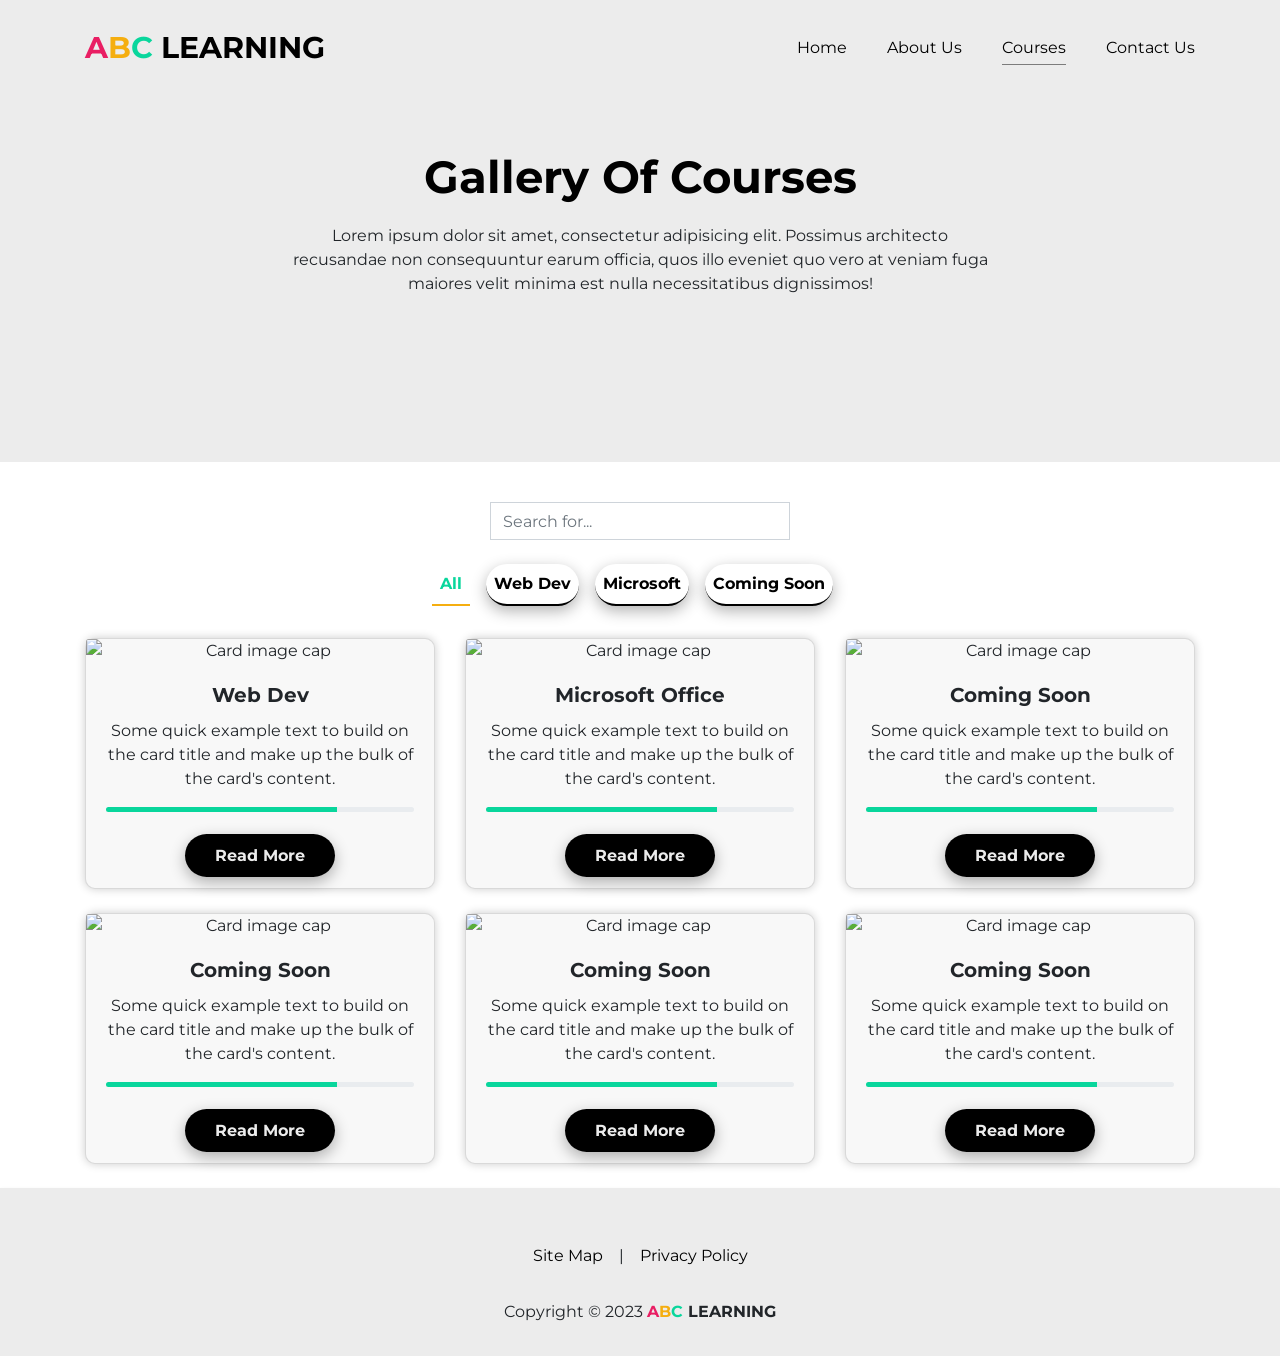
==== course-galley.html @ f986bf2c "Add files via upload" ====
<!DOCTYPE html>
<html lang="en">
<head>
    <meta charset="UTF-8">
    <meta http-equiv="X-UA-Compatible" content="IE=edge">
    <meta name="viewport" content="width=device-width, initial-scale=1.0">
    <title>ABC Learning Center | Home</title>

    <!-- owl-carousel -->
    <link rel="stylesheet" href="https://cdnjs.cloudflare.com/ajax/libs/OwlCarousel2/2.3.4/assets/owl.carousel.min.css">
    <link rel="stylesheet" href="https://cdnjs.cloudflare.com/ajax/libs/OwlCarousel2/2.3.4/assets/owl.carousel.css">

    <!-- FONTAWESOME -->
    <link rel="stylesheet" href="https://kit.fontawesome.com/6a4b336aec.css" crossorigin="anonymous">

    <!-- BOOTSTRAP CSS LINK -->
    <link rel="stylesheet" href="https://cdn.jsdelivr.net/npm/bootstrap@4.4.1/dist/css/bootstrap.min.css" integrity="sha384-Vkoo8x4CGsO3+Hhxv8T/Q5PaXtkKtu6ug5TOeNV6gBiFeWPGFN9MuhOf23Q9Ifjh" crossorigin="anonymous">
    
    <!-- MAIN CSS FILE -->
    <link rel="stylesheet" href="css/course-galley.css">    
</head>
<body>
    
<!-- NAVBAR START -->
<nav class="navbar navbar-expand-lg fixed-top" id="navbar">
    <div class="container">
        <!-- Brand -->
          <a class="navbar-brand" href="index.html" id="logoabc"> <b> <span style="color: var(--color-1);">A</span ><span  style="color: var(--color-2);">B</span><span  style="color: var(--color-3);">C</span> LEARNING </b></a>
        <!-- Toggler/collapsibe Button -->
        <button class="navbar-toggler " type="button" data-toggle="collapse" data-target="#collapsibleNavbar">
              <i class="fas fa-bars"></i>
        </button>

  <!-- Navbar links -->
  <div class="collapse navbar-collapse" id="collapsibleNavbar">
       <ul class="navbar-nav ml-auto">
         <li class="nav-item">
            <a class="nav-link " href="index.html">Home</a>
         </li>
         <li class="nav-item">
            <a class="nav-link" href="aboutus.html">About Us</a>
         </li>
         <li class="nav-item">
            <a class="nav-link active" href="course-galley.html">Courses</a>
         </li>
         <li class="nav-item">
            <a class="nav-link" href="contact-us.html">Contact Us</a>
         </li>
     
        </ul>
    </div>
  </div>
</nav>
<!-- NAVBAR END -->

<!-- GALLERY HOME COURSES -->
<section class="home d-flex align-items-center" id="gallery-home">
  <div class="effect-wrap">
    <i class="fas fa-plus effect effect-1"></i>
    <i class="fas fa-plus effect effect-2"></i>
    <i class="fas fa-plus effect effect-3"></i>
  </div>
  <div class="container">
    <div class="row align-items-center">
      <div class="col">
        <div class="home-text">
          <h1>Gallery Of Courses</h1>
          <p>Lorem ipsum dolor sit amet, consectetur adipisicing elit. Possimus architecto recusandae non consequuntur earum officia, quos illo eveniet quo vero at veniam fuga maiores velit minima est nulla necessitatibus dignissimos!</p>
        </div>
      </div>
    </div>
  </div>
</section>
<!-- GALLERY HOME COURSES END -->

<!-- COURSE GALLERY   -->
<section class=" d-flex align-items-center" id="course-gallery">
  <div class="container-fluid mt-3">
    <div class="container">
      <div class="row">
        <div class="col-lg-12">
          <div class="my-4">
            <div class="text-center">
              <div style="width: 300px; margin: 0 auto;">
                <form>
                  <div class="input-group">
                    <input type="text" class="form-control" placeholder="Search for..." id="search-input">
                  </div>
                </form>
              </div>
            </div>
          </div>
        </div>
      </div>
    </div>
    
    <div class="container">
      <div class="row">
        <div class="col-md-12">
          <div class="filter-buttons">
            <button class="btn active" data-filter="all" id="filter-all">All</button>
            <button class="btn-3" data-filter="category1" id="filter-category1">Web Dev</button>
            <button class="btn-3" data-filter="category2" id="filter-category2">Microsoft</button>
            <button class="btn-3" data-filter="category3" id="filter-category3">Coming Soon</button>
          </div>
        </div>
      </div>
      <div class="row card-row" id="card-row">
        <div class="col-md-6 col-lg-4 mb-4 filter-item" data-category="category1">
          <div class="card">
            <img class="card-img-top" src="https://wallpapercave.com/wp/wp2742461.jpg" alt="Card image cap">
            <div class="card-body">
              <h5 class="card-title">Web Dev</h5>
              <p class="card-text">Some quick example text to build on the card title and make up the bulk of the card's content.</p>
              <div class="progress mb-2" style="height: 5px;">
                <div class="progress-bar " role="progressbar" style="width: 75%; background-color: var(--color-3);" aria-valuenow="75" aria-valuemin="0" aria-valuemax="100"></div>
              </div>
              <br>
              <a href="course-link-web.html" class="btn-1">Read more</a>
            </div>
          </div>
        </div>
        <div class="col-md-6 col-lg-4 mb-4 filter-item" data-category="category2">
          <div class="card">
            <img class="card-img-top" src="https://wallpapers.com/images/hd/office-365-puzzle-art-b0uxy99x18j5h4oz.jpg" alt="Card image cap">
            <div class="card-body">
              <h5 class="card-title">Microsoft Office</h5>
              <p class="card-text">Some quick example text to build on the card title and make up the bulk of the card's content.</p>
              <div class="progress mb-2" style="height: 5px;">
                <div class="progress-bar " role="progressbar" style="width: 75%; background-color: var(--color-3);" aria-valuenow="75" aria-valuemin="0" aria-valuemax="100"></div>
              </div>
              <br>
              <a href="course-link-microsoft.html" class="btn-1">Read more</a>
            </div>
          </div>
        </div>
        <div class="col-md-6 col-lg-4 mb-4 filter-item" data-category="category3">
          <div class="card">
            <img class="card-img-top" src="https://i.pinimg.com/originals/68/7b/28/687b287b0f3bf8b0ab1086dc92ffeb0e.jpg" alt="Card image cap">
            <div class="card-body">
              <h5 class="card-title">Coming Soon</h5>
              <p class="card-text">Some quick example text to build on the card title and make up the bulk of the card's content.</p>
              <div class="progress mb-2" style="height: 5px;">
                <div class="progress-bar " role="progressbar" style="width: 75%; background-color: var(--color-3);" aria-valuenow="75" aria-valuemin="0" aria-valuemax="100"></div>
              </div>
              <br>
              <a href="#" class="btn-1">Read more</a>
            </div>
          </div>
        </div>
        <div class="col-md-6 col-lg-4 mb-4 filter-item" data-category="category3">
          <div class="card">
            <img class="card-img-top" src="https://i.pinimg.com/originals/68/7b/28/687b287b0f3bf8b0ab1086dc92ffeb0e.jpg" alt="Card image cap">
            <div class="card-body">
              <h5 class="card-title">Coming Soon</h5>
              <p class="card-text">Some quick example text to build on the card title and make up the bulk of the card's content.</p>
              <div class="progress mb-2" style="height: 5px;">
                <div class="progress-bar " role="progressbar" style="width: 75%; background-color: var(--color-3);" aria-valuenow="75" aria-valuemin="0" aria-valuemax="100"></div>
              </div>
              <br>
              <a href="#" class="btn-1">Read more</a>
            </div>
          </div>
        </div>
        <div class="col-md-6 col-lg-4 mb-4 filter-item" data-category="category3">
          <div class="card">
            <img class="card-img-top" src="https://i.pinimg.com/originals/68/7b/28/687b287b0f3bf8b0ab1086dc92ffeb0e.jpg" alt="Card image cap">
            <div class="card-body">
              <h5 class="card-title">Coming Soon</h5>
              <p class="card-text">Some quick example text to build on the card title and make up the bulk of the card's content.</p>
              <div class="progress mb-2" style="height: 5px;">
                <div class="progress-bar " role="progressbar" style="width: 75%; background-color: var(--color-3);" aria-valuenow="75" aria-valuemin="0" aria-valuemax="100"></div>
              </div>
              <br>
              <a href="#" class="btn-1">Read more</a>
            </div>
          </div>
        </div>
        <div class="col-md-6 col-lg-4 mb-4 filter-item" data-category="category3">
          <div class="card">
            <img class="card-img-top" src="https://i.pinimg.com/originals/68/7b/28/687b287b0f3bf8b0ab1086dc92ffeb0e.jpg" alt="Card image cap">
            <div class="card-body">
              <h5 class="card-title">Coming Soon</h5>
              <p class="card-text">Some quick example text to build on the card title and make up the bulk of the card's content.</p>
              <div class="progress mb-2" style="height: 5px;">
                <div class="progress-bar " role="progressbar" style="width: 75%; background-color: var(--color-3);" aria-valuenow="75" aria-valuemin="0" aria-valuemax="100"></div>
              </div>
              <br>
              <a href="#" class="btn-1">Read more</a>
            </div>
          </div>
        </div>
  </div>
  </div>
  </div>
</section>
<!-- COURSE GALLERY END -->

<!-- FOOTER -->
<section id="footer">
  <footer class="py-3" style="background-color: var(--main-color); box-shadow: 0px 2px 4px 0px rgba(0,0,0,0.1);">
    <div class="container" id="footer">
      <div class="d-flex justify-content-center">
        <a href="https://www.whatsapp.com/">
          <i class="fab fa-whatsapp fa-2x mx-3" style="color: var(--color-3);"></i>
        </a>
        <a href="https://twitter.com/Twitter?ref_src=twsrc%5Egoogle%7Ctwcamp%5Eserp%7Ctwgr%5Eauthor">
          <i class="fab fa-twitter fa-2x mx-3" style="color: var(--color-2);"></i>
        </a>
        <a href="https://www.instagram.com/instagram/">
          <i class="fab fa-instagram fa-2x mx-3" style="color: var(--color-1);"></i>
        </a>
      </div>
      <div class="d-flex justify-content-center mt-3">
        <a href="site-map.html" id="site-map">Site Map</a>
        <p class="mx-3">|</p>
        <a href="#" id="privacy-policy">Privacy Policy</a>
      </div>
      <div class="d-flex justify-content-center mt-3">
        <p id="copyright">Copyright &copy; 2023  <b> <span style="color: var(--color-1);">A</span ><span  style="color: var(--color-2);">B</span><span  style="color: var(--color-3);">C</span> LEARNING </b></p>
      </div>
    </div>
  </footer>
</section>
<!-- FOOTER END -->



    <script></script>
   

    <!-- BOOTSTRAP JS LINK -->
    <script src="https://ajax.googleapis.com/ajax/libs/jquery/3.5.1/jquery.min.js"></script>
 <script src="https://cdnjs.cloudflare.com/ajax/libs/popper.js/1.16.0/umd/popper.min.js"></script>
 <script src="https://code.jquery.com/ui/1.13.0/jquery-ui.min.js"></script>
 <script src="https://code.jquery.com/jquery-3.4.1.slim.min.js" integrity="sha384-J6qa4849blE2+poT4WnyKhv5vZF5SrPo0iEjwBvKU7imGFAV0wwj1yYfoRSJoZ+n" crossorigin="anonymous"></script>
 <script src="https://cdn.jsdelivr.net/npm/popper.js@1.16.0/dist/umd/popper.min.js" integrity="sha384-Q6E9RHvbIyZFJoft+2mJbHaEWldlvI9IOYy5n3zV9zzTtmI3UksdQRVvoxMfooAo" crossorigin="anonymous"></script>
 <script src="https://cdn.jsdelivr.net/npm/bootstrap@4.4.1/dist/js/bootstrap.min.js" integrity="sha384-wfSDF2E50Y2D1uUdj0O3uMBJnjuUD4Ih7YwaYd1iqfktj0Uod8GCExl3Og8ifwB6" crossorigin="anonymous"></script>
 <script src="https://kit.fontawesome.com/6a4b336aec.js" crossorigin="anonymous"></script>
 <script src="https://cdnjs.cloudflare.com/ajax/libs/OwlCarousel2/2.3.4/owl.carousel.min.js"></script>
 <script src="https://cdnjs.cloudflare.com/ajax/libs/OwlCarousel2/2.3.4/owl.carousel.min.js"></script>



    <!-- MAIN JS FILES -->
    <script src="js/course-gallery.js"></script>
</body>
</html>
---- css/course-galley.css ----
/* FONTS */
@import url('https://fonts.googleapis.com/css2?family=Montserrat:wght@400;600;800&display=swap');



/* GLOBAL CSS */
:root{
    --main-color: #ececec;
    --color-1: #e91e63;
    --color-2: #f5ae10;
    --color-3: #09d69c;
    --bg-dark: #2b2c2f;
    --main-to-dark-color: var(--main-color);
    --dark-to-main-color: var(--bg-dark);
    --shadow-black-100: 0 5px 15px rgba(0,0,0,0.1);
    --shadow-black-300: 0 5px 15px rgba(0,0,0,0.3);
    --black-900: #000000;
    --black-400: #555555;
    --black-100: #f7f7f7;
    --black-000: #ffffff;
    --black-alpha-100: rgba(0,0,0,0.05);


}
body{
    font-family: 'Montserrat', sans-serif;
    font-size: 16px;
    font-weight: 400;
    overflow-x: hidden;
    background-color: #ffffff;
    line-height: 1.5;
}

*{
    margin: 0;
    padding: 0;
    outline: none!important;
}

img{
    max-width: 100%;
    vertical-align: middle;
}

ul{
    list-style: none;
}

.btn-1{
    background-color: #000000;
    padding: 12px 30px;
    border: none;
    border-radius: 30px;
    color: var(--main-color);
    font-size: 16px;
    text-transform: capitalize;
    transition: all 0.5s ease;
    box-shadow: var(--shadow-black-300);
    font-weight: bold;
    
}

.btn-2{
    background-color: #000000;
    padding: 12px 30px;
    border: none;
    border-radius: 30px;
    color: var(--main-color);
    font-size: 16px;
    text-transform: capitalize;
    transition: all 0.5s ease;
    box-shadow: var(--shadow-black-300);
    font-weight: bold;
}

.btn-3{
    background-color: #000000;
    padding: 12px 30px;
    border: none;
    border-radius: 30px;
    color: var(--main-color);
    font-size: 16px;
    text-transform: capitalize;
    transition: all 0.5s ease;
    box-shadow: var(--shadow-black-300);
    font-weight: bold;
}

.btn-1:focus{
    box-shadow: var(--shadow-black-300);
}
.btn-1:hover{
    color: #000000;
    background-color: var(--color-2);
    text-decoration: none;
}
.btn-2:focus{
    box-shadow: var(--shadow-black-300);
}
.btn-2:hover{
    color: #000000;
    background-color: var(--color-3);
    text-decoration: none;
}
.btn-3:focus{
    box-shadow: var(--shadow-black-300);
}
.btn-3:hover{
    color: #000000;
    background-color: var(--color-1);
    text-decoration: none;
}

@keyframes spin_01{
    0%{
        transform: rotate(0deg);
    }
    100%{
        transform: rotate(360deg);
    }
}


@keyframes bounceTop_01{
    0%,100%{
        transform: translateY(-30px);
    }
    50%{
        transform: translateY(0px);
    }
}

.effect-wrap .effect{
    position: absolute;
    z-index: -1;
}

.effect-wrap .effect-1{
    left: 20%;
    top: 20%;
    font-size: 20px;
    color: var(--color-2);
    animation: spin_01 5s linear infinite;
}
.effect-wrap .effect-2{
    right: 20%;
    top: 10%;
    font-size: 25px;
    color: var(--color-1);
    animation: spin_01 7s linear infinite;
}
.effect-wrap .effect-3{
    left: 40%;
    bottom: 20%;
    font-size: 25px;
    color: var(--color-3);
    animation: spin_01 3s linear infinite;
}


.section-padding{
    padding: 80px 0;
}

.section-title{
    margin-bottom: 60px;
}

h2{
    font-size: 40px;
    color: var(--black-900);
    font-weight: 700;
    text-transform: capitalize;
    text-align: center;
}

h2 span{
   color: var(--color-1);
}

#a1{
    color: var(--color-1);
}
#a2{
    color: var(--color-2);
}
#a3{
    color: var(--color-3);
}

h5{
    font-weight: bold;
}





/* NAVBAR CSS */

.navbar{
    background-color: transparent;
    padding: 20px 0;
    transition: all 0.5s ease;
}

.navbar.navbar-shrink{
    box-shadow: 0 10px 10px rgba(0, 0, 0, 0.1);
    background-color: var(--main-color);
    padding: 10px 0;
}

.navbar > .container{
    padding: 0 15px;
}

.navbar .navbar-brand{
    font-size: 30px;
    color: #000000;
    font-weight: 500;
    text-transform: capitalize;
}

.navbar .nav-item{
    margin-left: 40px;
}

.navbar .nav-item .nav-link{
    color: #000000;
    text-transform: capitalize;
    font-size: 16px;
    font-weight: 400;
    padding: 5px 0;
    position: relative;
}

.navbar .nav-item .nav-link::before{
    content: '';
    position: absolute;
    left: 0;
    bottom: 0;
    right: 0;
    height: 1px;
    background-color: #7c7c7c;
    transition: all 0.5s ease;
    transform: scale(0);
}

.navbar .nav-item .nav-link.active::before,
.navbar .nav-item .nav-link:hover::before{
    transform: scale(1);
}


@media(max-width: 991px){
    .navbar-toggler{
        background-color: var(--dark-to-main-color);
        box-shadow: var(--shadow-black-300);
        height: 34px;
        width: 44px;
        padding: 0;
        font-size: 17px;
        color: #ffffff;
    }
    .navbar-nav{
        background-color: var(--main-color);
        box-shadow: var(--shadow-black-300);
    }
    .navbar .nav-item{
        margin: 0;
        padding: 5px 15px;
    }
    .navbar .navbar.navbar-shrink .navbar-toggler,
    .navbar .navbar.navbar-shrink .navbar-nav{
        background-color: var(--main-color);
    }
}

#site-map, #privacy-policy{
    color: #000000;
    text-decoration: none;
}

footer{
    box-shadow: 20px;
}

.home{
    min-height: 50vh;
    background-color: var(--main-color);
    padding: 150px 0;
    position: relative;
    z-index: 1;
    text-align: center;
}
.home-text h1{
    font-size: 45px;
    font-weight: 700;
    color: #000000;
    margin: 0 0 20px;
}


.home-text {
    max-width: 700px;
    margin: 0 auto;
  }
  @media (max-width: 768px) {
    .home-text {
      max-width: 100%;
      padding: 0 20px;
    }
  }











/* Center the search and filter elements */
.my-4 {
    margin-top: 2rem;
    margin-bottom: 2rem;
  }
  
  input.form-control {
    border-radius: 0;
  }
  
  button.btn {
    border-radius: 0;
  }
  
  /* center search input */
  .text-center {
    text-align: center;
  }
  
  .text-center > div {
    margin: 0 auto;
  }
  

.filter-buttons {
	display: flex;
	justify-content: center;
	margin-bottom: 2rem;
}

.filter-buttons button {
	margin-right: 1rem;
	background-color: transparent;
	border: none;
	border-bottom: 2px solid;
	color: black;
	font-weight: bold;
	padding: 0.5rem;
	cursor: pointer;
	transition: all 0.3s ease;
}

.filter-buttons button.active {
	border-bottom: 2px solid var(--color-2);
	color: #09d69c;
}

.filter-buttons button:hover {
	border-bottom: 2px solid #e91e63;
	color: var(--color-2);
}


/* Style the filter select arrow */
.select-arrow {
	position: absolute;
	right: 10px;
	top: 50%;
	transform: translateY(-50%);
	width: 0;
	height: 0;
	border-style: solid;
	border-width: 0 6px 6px 6px;
	border-color: transparent transparent #333 transparent;
	pointer-events: none;
}

.card {
    background-color: #F8F8F8;
    border-radius: 10px;
    box-shadow: 0px 0px 10px rgba(0, 0, 0, 0.2);
    display: flex;
    justify-content: center;
    align-items: center;
    transition: transform 0.2s ease-in-out;
    text-align: center;
  }
  
  .card:hover {
    transform: scale(1.05);
  }
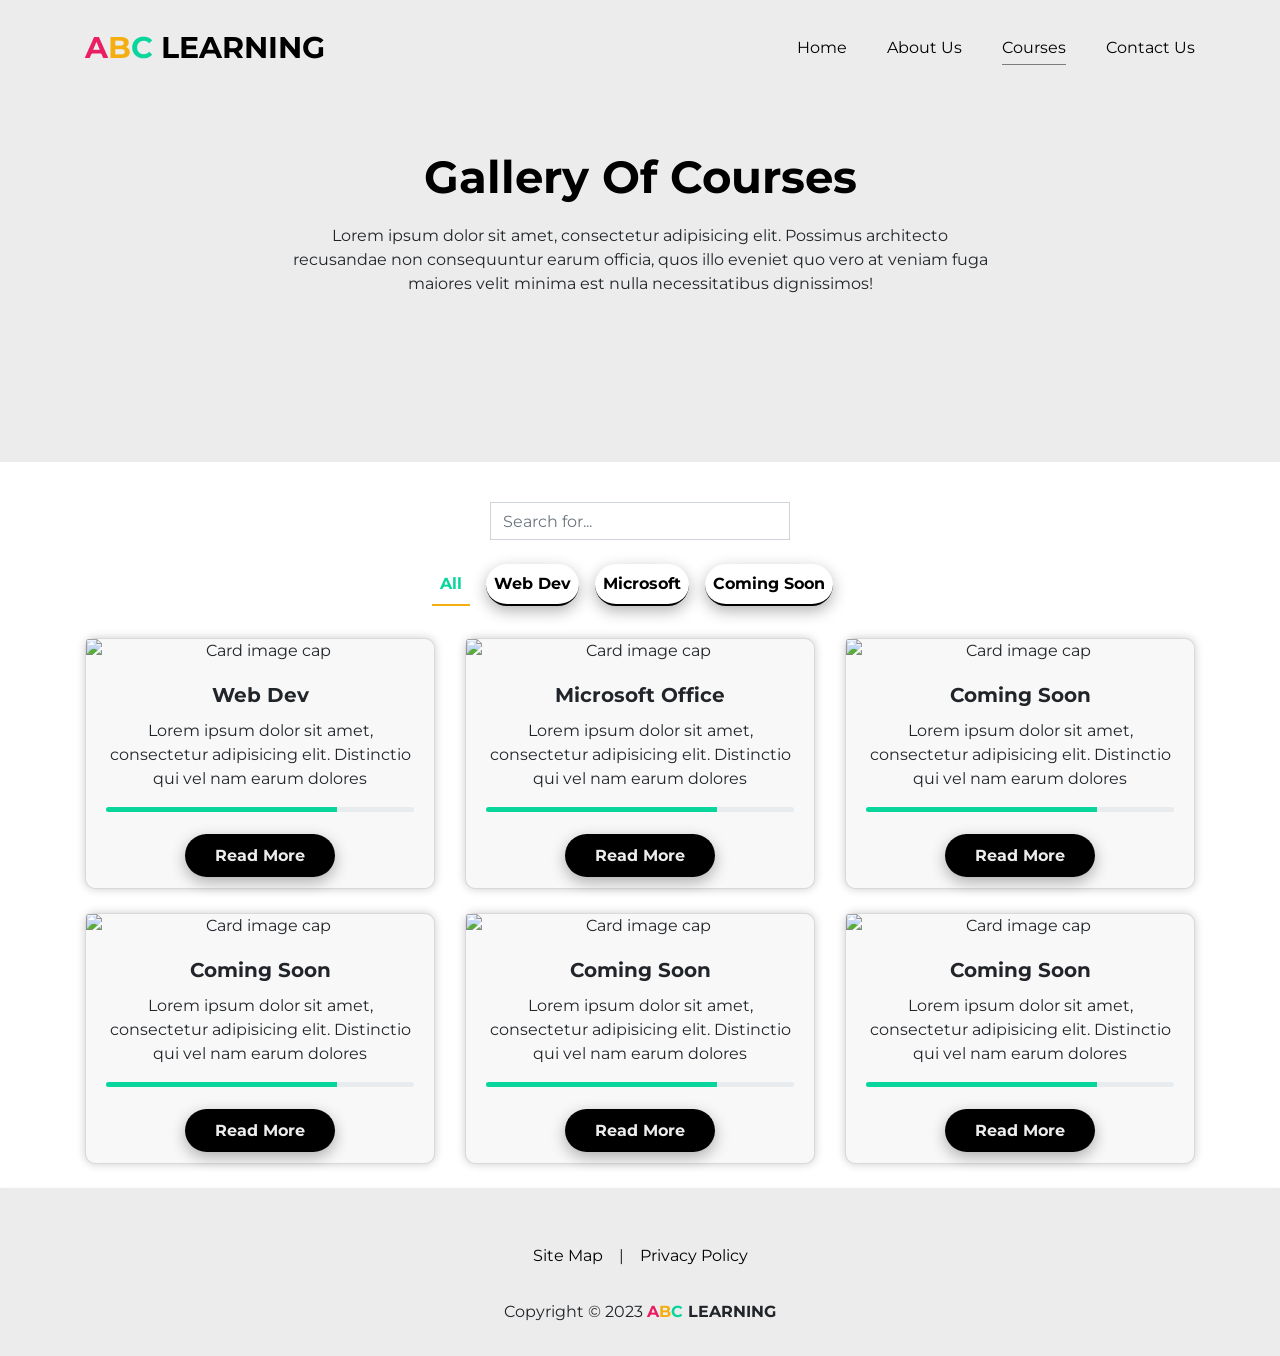
==== commit b0d188e0: "Update course-galley.html" ====
--- a/course-galley.html
+++ b/course-galley.html
@@ -111,7 +111,7 @@
             <img class="card-img-top" src="https://wallpapercave.com/wp/wp2742461.jpg" alt="Card image cap">
             <div class="card-body">
               <h5 class="card-title">Web Dev</h5>
-              <p class="card-text">Some quick example text to build on the card title and make up the bulk of the card's content.</p>
+              <p class="card-text">Lorem ipsum dolor sit amet, consectetur adipisicing elit. Distinctio qui vel nam earum dolores</p>
               <div class="progress mb-2" style="height: 5px;">
                 <div class="progress-bar " role="progressbar" style="width: 75%; background-color: var(--color-3);" aria-valuenow="75" aria-valuemin="0" aria-valuemax="100"></div>
               </div>
@@ -125,7 +125,7 @@
             <img class="card-img-top" src="https://wallpapers.com/images/hd/office-365-puzzle-art-b0uxy99x18j5h4oz.jpg" alt="Card image cap">
             <div class="card-body">
               <h5 class="card-title">Microsoft Office</h5>
-              <p class="card-text">Some quick example text to build on the card title and make up the bulk of the card's content.</p>
+              <p class="card-text">Lorem ipsum dolor sit amet, consectetur adipisicing elit. Distinctio qui vel nam earum dolores</p>
               <div class="progress mb-2" style="height: 5px;">
                 <div class="progress-bar " role="progressbar" style="width: 75%; background-color: var(--color-3);" aria-valuenow="75" aria-valuemin="0" aria-valuemax="100"></div>
               </div>
@@ -139,49 +139,49 @@
             <img class="card-img-top" src="https://i.pinimg.com/originals/68/7b/28/687b287b0f3bf8b0ab1086dc92ffeb0e.jpg" alt="Card image cap">
             <div class="card-body">
               <h5 class="card-title">Coming Soon</h5>
-              <p class="card-text">Some quick example text to build on the card title and make up the bulk of the card's content.</p>
-              <div class="progress mb-2" style="height: 5px;">
-                <div class="progress-bar " role="progressbar" style="width: 75%; background-color: var(--color-3);" aria-valuenow="75" aria-valuemin="0" aria-valuemax="100"></div>
-              </div>
-              <br>
-              <a href="#" class="btn-1">Read more</a>
-            </div>
-          </div>
-        </div>
-        <div class="col-md-6 col-lg-4 mb-4 filter-item" data-category="category3">
-          <div class="card">
-            <img class="card-img-top" src="https://i.pinimg.com/originals/68/7b/28/687b287b0f3bf8b0ab1086dc92ffeb0e.jpg" alt="Card image cap">
-            <div class="card-body">
-              <h5 class="card-title">Coming Soon</h5>
-              <p class="card-text">Some quick example text to build on the card title and make up the bulk of the card's content.</p>
-              <div class="progress mb-2" style="height: 5px;">
-                <div class="progress-bar " role="progressbar" style="width: 75%; background-color: var(--color-3);" aria-valuenow="75" aria-valuemin="0" aria-valuemax="100"></div>
-              </div>
-              <br>
-              <a href="#" class="btn-1">Read more</a>
-            </div>
-          </div>
-        </div>
-        <div class="col-md-6 col-lg-4 mb-4 filter-item" data-category="category3">
-          <div class="card">
-            <img class="card-img-top" src="https://i.pinimg.com/originals/68/7b/28/687b287b0f3bf8b0ab1086dc92ffeb0e.jpg" alt="Card image cap">
-            <div class="card-body">
-              <h5 class="card-title">Coming Soon</h5>
-              <p class="card-text">Some quick example text to build on the card title and make up the bulk of the card's content.</p>
-              <div class="progress mb-2" style="height: 5px;">
-                <div class="progress-bar " role="progressbar" style="width: 75%; background-color: var(--color-3);" aria-valuenow="75" aria-valuemin="0" aria-valuemax="100"></div>
-              </div>
-              <br>
-              <a href="#" class="btn-1">Read more</a>
-            </div>
-          </div>
-        </div>
-        <div class="col-md-6 col-lg-4 mb-4 filter-item" data-category="category3">
-          <div class="card">
-            <img class="card-img-top" src="https://i.pinimg.com/originals/68/7b/28/687b287b0f3bf8b0ab1086dc92ffeb0e.jpg" alt="Card image cap">
-            <div class="card-body">
-              <h5 class="card-title">Coming Soon</h5>
-              <p class="card-text">Some quick example text to build on the card title and make up the bulk of the card's content.</p>
+              <p class="card-text">Lorem ipsum dolor sit amet, consectetur adipisicing elit. Distinctio qui vel nam earum dolores</p>
+              <div class="progress mb-2" style="height: 5px;">
+                <div class="progress-bar " role="progressbar" style="width: 75%; background-color: var(--color-3);" aria-valuenow="75" aria-valuemin="0" aria-valuemax="100"></div>
+              </div>
+              <br>
+              <a href="#" class="btn-1">Read more</a>
+            </div>
+          </div>
+        </div>
+        <div class="col-md-6 col-lg-4 mb-4 filter-item" data-category="category3">
+          <div class="card">
+            <img class="card-img-top" src="https://i.pinimg.com/originals/68/7b/28/687b287b0f3bf8b0ab1086dc92ffeb0e.jpg" alt="Card image cap">
+            <div class="card-body">
+              <h5 class="card-title">Coming Soon</h5>
+              <p class="card-text">Lorem ipsum dolor sit amet, consectetur adipisicing elit. Distinctio qui vel nam earum dolores</p>
+              <div class="progress mb-2" style="height: 5px;">
+                <div class="progress-bar " role="progressbar" style="width: 75%; background-color: var(--color-3);" aria-valuenow="75" aria-valuemin="0" aria-valuemax="100"></div>
+              </div>
+              <br>
+              <a href="#" class="btn-1">Read more</a>
+            </div>
+          </div>
+        </div>
+        <div class="col-md-6 col-lg-4 mb-4 filter-item" data-category="category3">
+          <div class="card">
+            <img class="card-img-top" src="https://i.pinimg.com/originals/68/7b/28/687b287b0f3bf8b0ab1086dc92ffeb0e.jpg" alt="Card image cap">
+            <div class="card-body">
+              <h5 class="card-title">Coming Soon</h5>
+              <p class="card-text">Lorem ipsum dolor sit amet, consectetur adipisicing elit. Distinctio qui vel nam earum dolores</p>
+              <div class="progress mb-2" style="height: 5px;">
+                <div class="progress-bar " role="progressbar" style="width: 75%; background-color: var(--color-3);" aria-valuenow="75" aria-valuemin="0" aria-valuemax="100"></div>
+              </div>
+              <br>
+              <a href="#" class="btn-1">Read more</a>
+            </div>
+          </div>
+        </div>
+        <div class="col-md-6 col-lg-4 mb-4 filter-item" data-category="category3">
+          <div class="card">
+            <img class="card-img-top" src="https://i.pinimg.com/originals/68/7b/28/687b287b0f3bf8b0ab1086dc92ffeb0e.jpg" alt="Card image cap">
+            <div class="card-body">
+              <h5 class="card-title">Coming Soon</h5>
+              <p class="card-text">Lorem ipsum dolor sit amet, consectetur adipisicing elit. Distinctio qui vel nam earum dolores</p>
               <div class="progress mb-2" style="height: 5px;">
                 <div class="progress-bar " role="progressbar" style="width: 75%; background-color: var(--color-3);" aria-valuenow="75" aria-valuemin="0" aria-valuemax="100"></div>
               </div>
@@ -245,4 +245,4 @@
     <!-- MAIN JS FILES -->
     <script src="js/course-gallery.js"></script>
 </body>
-</html>+</html>
